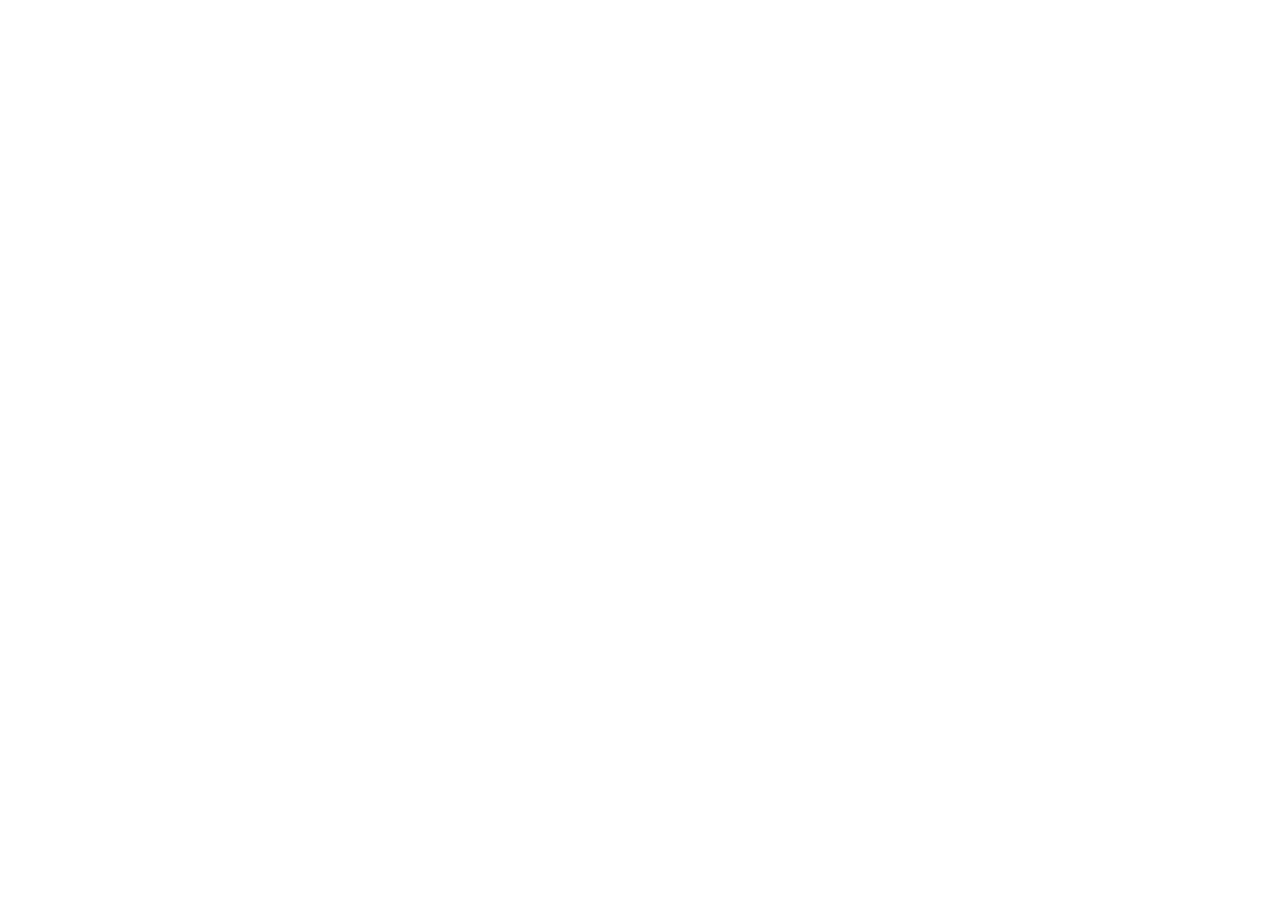
==== index.html @ 4e2bfecc "Change title to Japanese 'みんなのゲームラボランチャー'" ====
<!doctype html>
<html lang="en">
  <head>
    <meta charset="UTF-8" />
    <meta name="viewport" content="width=device-width, initial-scale=1.0" />
    <title>みんなのゲームラボランチャー</title>
  </head>
  <body>
    <div id="root"></div>
    <script type="module" src="/src/main.tsx"></script>
  </body>
</html>
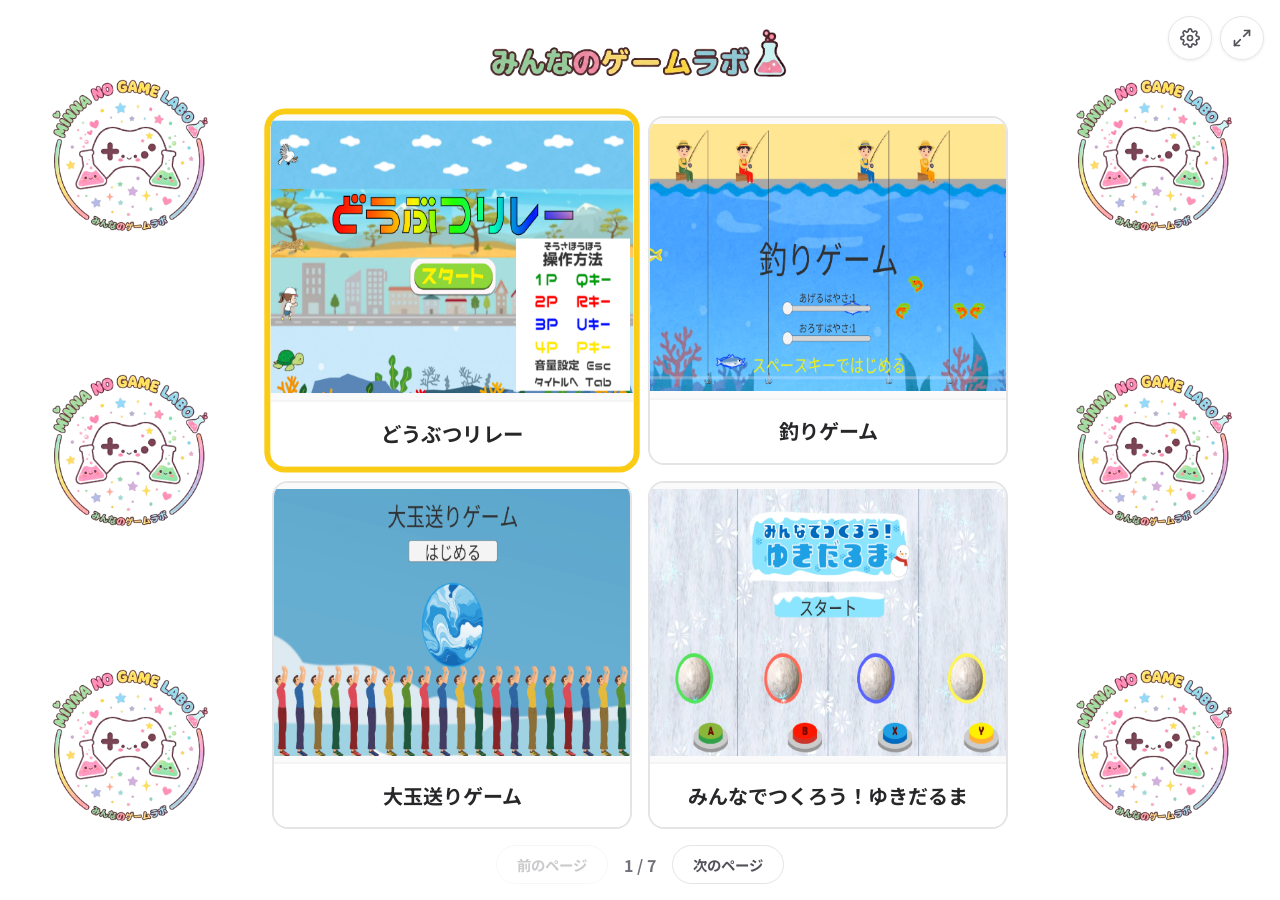
==== commit dbe03b68: "Add files via upload" ====
--- a/index.html
+++ b/index.html
@@ -1,13 +1,551 @@
-<!doctype html>
-<html lang="en">
-  <head>
-    <meta charset="UTF-8" />
-    <meta name="viewport" content="width=device-width, initial-scale=1.0" />
-    <title>みんなのゲームラボランチャー</title>
-  </head>
-  <body>
-    <div id="root"></div>
-    <script type="module" src="/src/main.tsx"></script>
-  </body>
-</html>
-
+<!DOCTYPE html>
+<html lang="ja"><head>
+  <meta charset="UTF-8">
+  <meta name="viewport" content="width=device-width, initial-scale=1.0">
+  <title>みんなのゲームラボ</title>
+  <meta name="description" content="子どもたちが楽しめる知育・ミニゲームランチャー">
+  <link rel="icon" type="image/png" href="logo.png">
+  <link rel="preconnect" href="https://fonts.googleapis.com">
+  <link rel="preconnect" href="https://fonts.gstatic.com" crossorigin="">
+  <link href="https://fonts.googleapis.com/css2?family=Inter:wght@400;500;600;700&amp;family=Noto+Sans+JP:wght@400;500;700;900&amp;display=swap" rel="stylesheet">
+  <style>
+    *, *::before, *::after { margin: 0; padding: 0; box-sizing: border-box; }
+    html, body {
+      width: 100%; height: 100%; overflow: hidden;
+      font-family: 'Noto Sans JP', 'Inter', sans-serif;
+      background: #fafafa; color: #27272a;
+      -webkit-font-smoothing: antialiased;
+    }
+    .app-container {
+      display: flex; flex-direction: column;
+      width: 100vw; height: 100vh; overflow: hidden;
+      background: #fff; position: relative;
+    }
+    /* Top Buttons */
+    .top-buttons { position: fixed; top: 16px; right: 16px; z-index: 50; display: flex; gap: 8px; }
+    .icon-btn {
+      width: 44px; height: 44px; border-radius: 50%;
+      border: 1px solid #e4e4e7; background: rgba(255,255,255,0.9);
+      backdrop-filter: blur(8px); display: flex; align-items: center; justify-content: center;
+      cursor: pointer; color: #52525b; transition: all 0.2s ease;
+      box-shadow: 0 1px 3px rgba(0,0,0,0.08);
+    }
+    .icon-btn:hover { color: #18181b; background: #f4f4f5; transform: scale(1.05); }
+    .icon-btn.active { background: #facc15; border-color: #facc15; color: #18181b; }
+    .icon-btn svg { width: 20px; height: 20px; }
+    /* Content */
+    .content-area { flex: 1; display: flex; overflow: hidden; min-height: 0; }
+    .side-decoration {
+      display: none; flex-direction: column; width: 200px; flex-shrink: 0;
+      align-items: center; justify-content: space-evenly; padding: 16px; gap: 16px;
+    }
+    .side-decoration img { flex: 1; min-height: 0; width: 75%; object-fit: contain; filter: saturate(1.5); opacity: 0.9; }
+    @media (min-width: 1024px) { .side-decoration { display: flex; } }
+    @media (min-width: 1280px) { .side-decoration { width: 256px; } }
+    .main-content {
+      flex: 1; max-width: 1280px; width: 100%; margin: 0 auto;
+      padding: 8px; display: flex; flex-direction: column; min-height: 0;
+    }
+    @media (min-width: 768px) { .main-content { padding: 16px; } }
+    .header { flex-shrink: 0; margin-bottom: 12px; text-align: center; display: flex; justify-content: center; }
+    .header img { height: 40px; object-fit: contain; }
+    @media (min-width: 768px) { .header { margin-bottom: 20px; } .header img { height: 64px; } }
+    @media (min-width: 1024px) { .header img { height: 80px; } }
+    /* Game Grid */
+    .game-grid { flex: 1; min-height: 0; display: grid; grid-template-columns: 1fr 1fr; grid-template-rows: 1fr 1fr; gap: 8px; }
+    @media (min-width: 768px) { .game-grid { gap: 16px; } }
+    .game-card {
+      background: #fff; border-radius: 16px; border: 2px solid #e4e4e7;
+      display: flex; flex-direction: column; cursor: pointer; overflow: hidden;
+      transition: all 0.25s cubic-bezier(0.4,0,0.2,1); position: relative;
+    }
+    .game-card:hover { box-shadow: 0 8px 25px rgba(0,0,0,0.1); border-color: #c7d2fe; }
+    .game-card.focused { border-color: #facc15; box-shadow: 0 0 0 4px #facc15; transform: scale(1.02); z-index: 10; }
+    .game-card-thumbnail {
+      width: 100%; flex: 1; min-height: 0; display: flex;
+      align-items: center; justify-content: center;
+      background: #fafafa; border-bottom: 1px solid #f4f4f5; overflow: hidden;
+    }
+    .game-card-thumbnail img { width: 100%; height: 100%; object-fit: contain; }
+    .game-card-thumbnail .emoji-fallback { font-size: 3rem; }
+    @media (min-width: 768px) { .game-card-thumbnail .emoji-fallback { font-size: 4.5rem; } }
+    .game-card-title {
+      height: 48px; padding: 8px; flex-shrink: 0; display: flex;
+      align-items: center; justify-content: center; background: #fff; border-top: 1px solid #f4f4f5;
+    }
+    @media (min-width: 640px) { .game-card-title { height: 56px; } }
+    @media (min-width: 768px) { .game-card-title { height: 64px; padding: 8px 16px; } }
+    .game-card-title h2 {
+      font-size: 0.875rem; font-weight: 700; text-align: center; margin: 0; line-height: 1.3;
+      display: -webkit-box; -webkit-line-clamp: 2; -webkit-box-orient: vertical; overflow: hidden;
+    }
+    @media (min-width: 640px) { .game-card-title h2 { font-size: 1rem; } }
+    @media (min-width: 768px) { .game-card-title h2 { font-size: 1.25rem; } }
+    .pagination {
+      margin-top: 16px; display: flex; align-items: center; justify-content: center;
+      gap: 16px; flex-shrink: 0;
+    }
+    .pagination button {
+      padding: 8px 20px; background: #fff; border: 1px solid #e4e4e7;
+      border-radius: 9999px; color: #52525b; font-weight: 700; font-size: 0.9rem;
+      cursor: pointer; transition: all 0.2s ease; font-family: inherit;
+    }
+    .pagination button:hover:not(:disabled) { background: #fafafa; }
+    .pagination button:disabled { opacity: 0.3; cursor: not-allowed; }
+    .pagination .page-info { color: #71717a; font-weight: 700; }
+
+    /* ===== Edit Mode ===== */
+    .edit-overlay {
+      position: absolute; top: 0; right: 0; display: none;
+      gap: 2px; padding: 4px; z-index: 20;
+    }
+    .edit-mode .edit-overlay { display: flex; }
+    .edit-btn {
+      width: 32px; height: 32px; border-radius: 8px; border: none;
+      display: flex; align-items: center; justify-content: center;
+      cursor: pointer; font-size: 14px; transition: all 0.15s ease;
+      color: #fff; box-shadow: 0 1px 3px rgba(0,0,0,0.2);
+    }
+    .edit-btn.move-up, .edit-btn.move-down { background: #6366f1; }
+    .edit-btn.edit { background: #22c55e; }
+    .edit-btn.delete { background: #ef4444; }
+    .edit-btn:hover { transform: scale(1.15); }
+    .edit-mode .game-card { cursor: default; }
+    .edit-mode .game-card:hover { border-color: #a5b4fc; }
+    .edit-mode .game-card.focused { border-color: #e4e4e7; box-shadow: none; transform: none; }
+
+    /* Add Card */
+    .add-card {
+      background: #fafafa; border: 3px dashed #d4d4d8; border-radius: 16px;
+      display: none; flex-direction: column; align-items: center; justify-content: center;
+      cursor: pointer; transition: all 0.2s ease; gap: 8px; color: #a1a1aa;
+    }
+    .edit-mode .add-card { display: flex; }
+    .add-card:hover { border-color: #6366f1; color: #6366f1; background: #eef2ff; }
+    .add-card .add-icon { font-size: 3rem; line-height: 1; }
+    .add-card .add-text { font-size: 1rem; font-weight: 700; }
+
+    /* Modal */
+    .modal-backdrop {
+      display: none; position: fixed; top: 0; left: 0; width: 100%; height: 100%;
+      background: rgba(0,0,0,0.5); z-index: 100; align-items: center; justify-content: center;
+      backdrop-filter: blur(4px);
+    }
+    .modal-backdrop.open { display: flex; }
+    .modal {
+      background: #fff; border-radius: 20px; padding: 32px;
+      width: 90%; max-width: 480px; box-shadow: 0 25px 50px rgba(0,0,0,0.2);
+      animation: modalIn 0.25s ease;
+    }
+    @keyframes modalIn { from { opacity: 0; transform: scale(0.95) translateY(10px); } to { opacity: 1; transform: scale(1) translateY(0); } }
+    .modal h3 { font-size: 1.3rem; font-weight: 900; margin-bottom: 24px; text-align: center; }
+    .modal label { display: block; font-size: 0.85rem; font-weight: 700; color: #52525b; margin-bottom: 4px; }
+    .modal input {
+      width: 100%; padding: 10px 14px; border: 2px solid #e4e4e7; border-radius: 12px;
+      font-size: 1rem; font-family: inherit; margin-bottom: 16px; transition: border-color 0.2s;
+    }
+    .modal input:focus { outline: none; border-color: #6366f1; }
+    .modal-buttons { display: flex; gap: 12px; margin-top: 8px; }
+    .modal-buttons button {
+      flex: 1; padding: 12px; border: none; border-radius: 12px;
+      font-size: 1rem; font-weight: 700; cursor: pointer; font-family: inherit;
+      transition: all 0.2s ease;
+    }
+    .btn-save { background: #6366f1; color: #fff; }
+    .btn-save:hover { background: #4f46e5; }
+    .btn-cancel { background: #f4f4f5; color: #52525b; }
+    .btn-cancel:hover { background: #e4e4e7; }
+
+    /* Edit mode bottom bar */
+    .edit-bar {
+      display: none; justify-content: center; gap: 12px; padding: 8px; flex-shrink: 0;
+    }
+    .edit-mode .edit-bar { display: flex; }
+    .edit-bar-btn {
+      padding: 8px 20px; border-radius: 9999px; font-size: 0.85rem; font-weight: 700;
+      cursor: pointer; font-family: inherit; transition: all 0.2s; border: 2px solid;
+    }
+    .save-html-btn { background: #6366f1; color: #fff; border-color: #6366f1; }
+    .save-html-btn:hover { background: #4f46e5; border-color: #4f46e5; }
+    .reset-btn { background: #fff; color: #ef4444; border-color: #fca5a5; }
+    .reset-btn:hover { background: #fef2f2; }
+  </style>
+</head>
+<body>
+  <div class="app-container" id="app">
+    <div class="top-buttons">
+      <button class="icon-btn" id="edit-btn" title="編集モード">
+        <svg viewBox="0 0 24 24" fill="none" stroke="currentColor" stroke-width="2" stroke-linecap="round" stroke-linejoin="round">
+          <circle cx="12" cy="12" r="3"></circle><path d="M19.4 15a1.65 1.65 0 0 0 .33 1.82l.06.06a2 2 0 1 1-2.83 2.83l-.06-.06a1.65 1.65 0 0 0-1.82-.33 1.65 1.65 0 0 0-1 1.51V21a2 2 0 0 1-4 0v-.09A1.65 1.65 0 0 0 9 19.4a1.65 1.65 0 0 0-1.82.33l-.06.06a2 2 0 1 1-2.83-2.83l.06-.06A1.65 1.65 0 0 0 4.68 15a1.65 1.65 0 0 0-1.51-1H3a2 2 0 0 1 0-4h.09A1.65 1.65 0 0 0 4.6 9a1.65 1.65 0 0 0-.33-1.82l-.06-.06a2 2 0 1 1 2.83-2.83l.06.06A1.65 1.65 0 0 0 9 4.68a1.65 1.65 0 0 0 1-1.51V3a2 2 0 0 1 4 0v.09a1.65 1.65 0 0 0 1 1.51 1.65 1.65 0 0 0 1.82-.33l.06-.06a2 2 0 1 1 2.83 2.83l-.06.06A1.65 1.65 0 0 0 19.4 9a1.65 1.65 0 0 0 1.51 1H21a2 2 0 0 1 0 4h-.09a1.65 1.65 0 0 0-1.51 1z"></path>
+        </svg>
+      </button>
+      <button class="icon-btn" id="fullscreen-btn" title="全画面表示">
+        <svg viewBox="0 0 24 24" fill="none" stroke="currentColor" stroke-width="2" stroke-linecap="round" stroke-linejoin="round">
+          <polyline points="15 3 21 3 21 9"></polyline><polyline points="9 21 3 21 3 15"></polyline>
+          <line x1="21" y1="3" x2="14" y2="10"></line><line x1="3" y1="21" x2="10" y2="14"></line>
+        </svg>
+      </button>
+    </div>
+
+    <div class="content-area">
+      <div class="side-decoration">
+        <img src="logo.png" alt=""><img src="logo.png" alt=""><img src="logo.png" alt="">
+      </div>
+      <main class="main-content">
+        <div class="header"><img src="MinnaGame.png" alt="みんなのゲームラボ"></div>
+        <div class="game-grid" id="game-grid"></div>
+        <div class="pagination">
+          <button id="prev-btn">前のページ</button>
+          <span class="page-info" id="page-info"></span>
+          <button id="next-btn">次のページ</button>
+        </div>
+        <div class="edit-bar">
+          <button class="edit-bar-btn save-html-btn" id="save-html-btn">💾 HTMLを保存</button>
+          <button class="edit-bar-btn reset-btn" id="reset-btn">🔄 初期状態にリセット</button>
+        </div>
+      </main>
+      <div class="side-decoration">
+        <img src="logo.png" alt=""><img src="logo.png" alt=""><img src="logo.png" alt="">
+      </div>
+    </div>
+  </div>
+
+  <!-- Edit Modal -->
+  <div class="modal-backdrop" id="modal">
+    <div class="modal">
+      <h3 id="modal-title">ゲームを編集</h3>
+      <label>タイトル</label>
+      <input type="text" id="inp-title" placeholder="ゲーム名">
+      <label>絵文字（サムネイルがない時に表示）</label>
+      <input type="text" id="inp-emoji" placeholder="🎮">
+      <label>サムネイル画像ファイル名（省略可）</label>
+      <input type="text" id="inp-thumbnail" placeholder="例: game-thumb.png">
+      <label>ゲームURL</label>
+      <input type="text" id="inp-url" placeholder="https://...">
+      <div class="modal-buttons">
+        <button class="btn-cancel" id="btn-cancel">キャンセル</button>
+        <button class="btn-save" id="btn-save">保存</button>
+      </div>
+    </div>
+  </div>
+
+  <script>
+    // ===== Page Source (captured before DOM changes) =====
+    const _PAGE_SRC = '<!DOCTYPE html>\n' + document.documentElement.outerHTML;
+
+    // ===== Default Game Data =====
+    // __GAMES_START__
+    const DEFAULT_GAMES = [
+      { title: 'どうぶつリレー', emoji: '🏃', thumbnail: 'animal-relay-thumb.png', url: 'https://doubutsu-relay.minna-game.workers.dev/' },
+      { title: '釣りゲーム', emoji: '🎣', thumbnail: 'fishing-thumb.png', url: 'https://fish-game.minna-game.workers.dev/' },
+      { title: '大玉送りゲーム', emoji: '🏐', thumbnail: 'oodama-thumb.png', url: 'https://balloon-game.minna-game.workers.dev/' },
+      { title: 'みんなでつくろう！ゆきだるま', emoji: '⛄', thumbnail: 'snowman-thumb.png', url: 'https://snowman-game.minna-game.workers.dev/' },
+      { title: 'ハートキャッチゲーム', emoji: '💖', thumbnail: 'heart-thumb.png', url: 'https://heartcatch-game.minna-game.workers.dev/' },
+      { title: 'Sound Bom', emoji: '💣', thumbnail: 'sound-bom-thumb.png', url: 'https://sound-bom.minna-game.workers.dev/' },
+      { title: 'UFOシューター', emoji: '🛸', thumbnail: 'ufo-shooter-thumb.png', url: 'https://ufo-shooter.minna-game.workers.dev/' },
+      { title: '的あてゲーム', emoji: '🎯', thumbnail: 'target-thumb.png', url: 'https://scratch.mit.edu/projects/1120412739' },
+      { title: 'ゴミすいとりゲーム', emoji: '🧹', thumbnail: 'gomi-suitori-thumb.png', url: 'https://scratch.mit.edu/projects/1120414365' },
+      { title: 'チューチューバトル', emoji: '🐭', thumbnail: 'choo-choo-battle-thumb.png', url: 'https://scratch.mit.edu/projects/1062006325/' },
+      { title: 'つなひきゲーム', emoji: '🎌', thumbnail: 'tsunahiki-thumb.png', url: 'https://scratch.mit.edu/projects/1134388389' },
+      { title: '果物採取ゲーム', emoji: '🍎', thumbnail: 'fruit-picking-thumb.png', url: 'https://scratch.mit.edu/projects/1216104717' },
+      { title: 'ユニーズペイント', emoji: '🎨', thumbnail: 'yunis-paint-thumb.png', url: 'https://scratch.mit.edu/projects/1079948044/' },
+      { title: '早押しクイズ対決！', emoji: '💡', thumbnail: 'quiz-thumb.png', url: 'https://www.hirake55.com/ai/play/view.php?id=sub_69d45ae353893' },
+      { title: 'DRILL DIGGER 4', emoji: '⛏️', thumbnail: 'drill-digger-thumb.png', url: 'https://www.hirake55.com/ai/play/view.php?id=sub_69b21b137fc85' },
+      { title: '闇からの逃走', emoji: '💀', thumbnail: 'escape-thumb.png', url: 'https://www.hirake55.com/ai/play/view.php?id=sub_69c9419fb07ef' },
+      { title: 'ミニゲームパーティー', emoji: '🎮', thumbnail: 'minigame-party-thumb.png', url: 'https://minigame-party.minna-game.workers.dev/' },
+      { title: 'ぷにぷに肉球バトル', emoji: '🐾', thumbnail: 'punipuni-battle-thumb.png', url: 'https://glanzav8.github.io/punipuni-cat-game/index-cat.html' },
+      { title: 'にゃんこスマッシュ', emoji: '🐱', thumbnail: 'nyanko-smash-thumb.png', url: 'https://tsukasagr0221.github.io/nyanko/' },
+      { title: 'みんなで連打！ロケットチャレンジ🚀', emoji: '✈️', thumbnail: 'rocket-challenge-thumb.png', url: 'https://tsukasagr0221.github.io/rocket-challenge/' },
+      { title: '鯉のぼりバトル', emoji: '🎮', thumbnail: 'koinobori-battle-thumb.png', url: 'https://tsukasagr0221.github.io/koinobori_game/' },
+      { title: 'スプラッシュバトル', emoji: '🎮', thumbnail: 'splash-battle-thumb.png', url: 'https://splash-game.minna-game.workers.dev/' },
+      { title: 'ARENA CHARGE', emoji: '🎮', thumbnail: 'arena-charge-thumb.png', url: 'https://tsukasagr0221.github.io/Arena_Charge/' },
+      { title: '禅・ししおどし', emoji: '🎮', thumbnail: 'zen_sisiodosi-thumb.png', url: 'https://tsukasagr0221.github.io/Zen_Sisiodosi/' },
+      { title: 'ポイントルーレット', emoji: '🎮', thumbnail: 'point_roulette-thumb.png', url: 'https://tsukasagr0221.github.io/Point_Roulette/' },
+    ];
+    // __GAMES_END__
+
+    // ===== State =====
+    const STORAGE_KEY = 'minna-game-launcher';
+    let games = loadGames();
+    let focusedIndex = 0;
+    let currentRenderedPage = -1;
+    let editMode = false;
+    let editingIndex = -1;
+    const ITEMS_PER_PAGE = 4;
+
+    function loadGames() {
+      try {
+        const saved = localStorage.getItem(STORAGE_KEY);
+        if (saved) return JSON.parse(saved);
+      } catch (e) {}
+      return JSON.parse(JSON.stringify(DEFAULT_GAMES));
+    }
+    function saveGames() {
+      try { localStorage.setItem(STORAGE_KEY, JSON.stringify(games)); } catch (e) {}
+    }
+
+    // ===== Helpers =====
+    function getCurrentPage() { return Math.floor(focusedIndex / ITEMS_PER_PAGE); }
+    function getTotalPages() { return Math.ceil(games.length / ITEMS_PER_PAGE); }
+
+    // ===== Focus (CSS only) =====
+    function updateFocus() {
+      document.querySelectorAll('.game-card').forEach(card => {
+        const idx = parseInt(card.getAttribute('data-index'));
+        card.classList.toggle('focused', idx === focusedIndex);
+      });
+      updatePagination();
+    }
+
+    // ===== Render =====
+    let gridInitialized = false;
+    let cardCache = [];
+    let addCardCache = null;
+
+    function renderGrid() {
+      const page = getCurrentPage();
+      if (page === currentRenderedPage && !editMode && gridInitialized) { updateFocus(); return; }
+      currentRenderedPage = page;
+
+      const grid = document.getElementById('game-grid');
+
+      if (!gridInitialized) {
+        grid.innerHTML = '';
+        for (let i = 0; i < ITEMS_PER_PAGE; i++) {
+          const card = document.createElement('div');
+          card.className = 'game-card';
+          
+          const overlay = document.createElement('div');
+          overlay.className = 'edit-overlay';
+          overlay.innerHTML =
+            '<button class="edit-btn move-up" title="前へ">▲</button>' +
+            '<button class="edit-btn move-down" title="後ろへ">▼</button>' +
+            '<button class="edit-btn edit" title="編集">✏️</button>' +
+            '<button class="edit-btn delete" title="削除">✕</button>';
+          card.appendChild(overlay);
+
+          const thumbDiv = document.createElement('div');
+          thumbDiv.className = 'game-card-thumbnail';
+          const img = document.createElement('img');
+          const fallback = document.createElement('span');
+          fallback.className = 'emoji-fallback';
+          thumbDiv.appendChild(img);
+          thumbDiv.appendChild(fallback);
+          card.appendChild(thumbDiv);
+
+          const titleDiv = document.createElement('div');
+          titleDiv.className = 'game-card-title';
+          const h2 = document.createElement('h2');
+          titleDiv.appendChild(h2);
+          card.appendChild(titleDiv);
+          
+          grid.appendChild(card);
+          cardCache.push({ card, overlay, img, fallback, h2 });
+        }
+        addCardCache = document.createElement('div');
+        addCardCache.className = 'add-card';
+        addCardCache.innerHTML = '<span class="add-icon">＋</span><span class="add-text">ゲームを追加</span>';
+        addCardCache.onclick = () => openModal(-1);
+        grid.appendChild(addCardCache);
+        gridInitialized = true;
+      }
+
+      const pageStart = page * ITEMS_PER_PAGE;
+      for (let i = 0; i < ITEMS_PER_PAGE; i++) {
+        const gi = pageStart + i;
+        const game = games[gi];
+        const cache = cardCache[i];
+        
+        if (game) {
+          cache.card.style.display = 'flex';
+          cache.card.setAttribute('data-index', gi);
+          
+          // edit overlay events
+          cache.overlay.querySelector('.move-up').onclick = (e) => { e.stopPropagation(); moveGame(gi, -1); };
+          cache.overlay.querySelector('.move-down').onclick = (e) => { e.stopPropagation(); moveGame(gi, 1); };
+          cache.overlay.querySelector('.edit').onclick = (e) => { e.stopPropagation(); openModal(gi); };
+          cache.overlay.querySelector('.delete').onclick = (e) => { e.stopPropagation(); deleteGame(gi); };
+          
+          // thumbnail
+          if (game.thumbnail) {
+            if (cache.img.getAttribute('src') !== game.thumbnail) {
+              cache.img.src = game.thumbnail;
+            }
+            cache.img.alt = game.title;
+            cache.img.style.display = 'block';
+            cache.fallback.style.display = 'none';
+            cache.img.onerror = function () {
+              this.style.display = 'none';
+              cache.fallback.style.display = 'block';
+              cache.fallback.textContent = game.emoji;
+            };
+          } else {
+            cache.img.style.display = 'none';
+            cache.fallback.style.display = 'block';
+            cache.fallback.textContent = game.emoji || '🎮';
+          }
+          
+          // title
+          cache.h2.textContent = game.title;
+          
+          // events
+          cache.card.onclick = () => { if (!editMode) { focusedIndex = gi; window.location.href = game.url; } };
+          cache.card.onmouseenter = () => { if (!editMode) { focusedIndex = gi; updateFocus(); } };
+        } else {
+          cache.card.style.display = 'none';
+        }
+      }
+
+      updateFocus();
+      updatePagination();
+    }
+
+    function updatePagination() {
+      const cur = getCurrentPage() + 1;
+      const tot = getTotalPages() || 1;
+      document.getElementById('page-info').textContent = cur + ' / ' + tot;
+      document.getElementById('prev-btn').disabled = cur <= 1;
+      document.getElementById('next-btn').disabled = cur >= tot;
+    }
+
+    // ===== Navigation =====
+    document.getElementById('prev-btn').onclick = () => {
+      focusedIndex = Math.max(0, getCurrentPage() * ITEMS_PER_PAGE - ITEMS_PER_PAGE);
+      currentRenderedPage = -1; renderGrid();
+    };
+    document.getElementById('next-btn').onclick = () => {
+      focusedIndex = Math.min(games.length - 1, getCurrentPage() * ITEMS_PER_PAGE + ITEMS_PER_PAGE);
+      currentRenderedPage = -1; renderGrid();
+    };
+
+    // ===== Edit Mode =====
+    document.getElementById('edit-btn').addEventListener('click', () => {
+      editMode = !editMode;
+      document.getElementById('app').classList.toggle('edit-mode', editMode);
+      document.getElementById('edit-btn').classList.toggle('active', editMode);
+      currentRenderedPage = -1;
+      renderGrid();
+    });
+
+    function moveGame(index, dir) {
+      const newIdx = index + dir;
+      if (newIdx < 0 || newIdx >= games.length) return;
+      [games[index], games[newIdx]] = [games[newIdx], games[index]];
+      focusedIndex = newIdx;
+      saveGames(); currentRenderedPage = -1; renderGrid();
+    }
+
+    function deleteGame(index) {
+      if (!confirm('「' + games[index].title + '」を削除しますか？')) return;
+      games.splice(index, 1);
+      if (focusedIndex >= games.length) focusedIndex = Math.max(0, games.length - 1);
+      saveGames(); currentRenderedPage = -1; renderGrid();
+    }
+
+    // ===== Modal =====
+    function openModal(index) {
+      editingIndex = index;
+      const m = document.getElementById('modal');
+      document.getElementById('modal-title').textContent = index === -1 ? 'ゲームを追加' : 'ゲームを編集';
+      const g = index === -1 ? { title: '', emoji: '🎮', thumbnail: '', url: '' } : games[index];
+      document.getElementById('inp-title').value = g.title;
+      document.getElementById('inp-emoji').value = g.emoji;
+      document.getElementById('inp-thumbnail').value = g.thumbnail || '';
+      document.getElementById('inp-url').value = g.url;
+      m.classList.add('open');
+      document.getElementById('inp-title').focus();
+    }
+
+    document.getElementById('btn-cancel').onclick = () => document.getElementById('modal').classList.remove('open');
+    document.getElementById('btn-save').onclick = () => {
+      const t = document.getElementById('inp-title').value.trim();
+      const u = document.getElementById('inp-url').value.trim();
+      if (!t) { alert('タイトルを入力してください'); return; }
+      if (!u) { alert('URLを入力してください'); return; }
+      const data = {
+        title: t,
+        emoji: document.getElementById('inp-emoji').value.trim() || '🎮',
+        thumbnail: document.getElementById('inp-thumbnail').value.trim() || '',
+        url: u,
+      };
+      if (editingIndex === -1) {
+        games.push(data);
+        focusedIndex = games.length - 1;
+      } else {
+        games[editingIndex] = data;
+      }
+      saveGames();
+      document.getElementById('modal').classList.remove('open');
+      currentRenderedPage = -1; renderGrid();
+    };
+    // Close modal on backdrop click
+    document.getElementById('modal').addEventListener('click', (e) => {
+      if (e.target === document.getElementById('modal')) document.getElementById('modal').classList.remove('open');
+    });
+
+    // ===== Reset =====
+    document.getElementById('reset-btn').onclick = () => {
+      if (!confirm('すべてのゲームを初期状態に戻しますか？')) return;
+      games = JSON.parse(JSON.stringify(DEFAULT_GAMES));
+      focusedIndex = 0;
+      saveGames(); currentRenderedPage = -1; renderGrid();
+    };
+
+    // ===== Fullscreen =====
+    document.getElementById('fullscreen-btn').addEventListener('click', () => {
+      if (!document.fullscreenElement) {
+        document.documentElement.requestFullscreen().catch(() => {});
+      } else {
+        document.exitFullscreen();
+      }
+    });
+
+    // ===== Keyboard =====
+    window.addEventListener('keydown', (e) => {
+      if (document.getElementById('modal').classList.contains('open')) return;
+      if (editMode) return;
+      if (['ArrowUp', 'ArrowDown', 'ArrowLeft', 'ArrowRight', ' '].includes(e.key)) e.preventDefault();
+      if (e.key === ' ') { window.location.href = games[focusedIndex].url; return; }
+      let next = focusedIndex;
+      const cols = 2;
+      switch (e.key) {
+        case 'ArrowRight': next = focusedIndex + 1; break;
+        case 'ArrowLeft': next = focusedIndex - 1; break;
+        case 'ArrowDown': next = focusedIndex + cols; break;
+        case 'ArrowUp': next = focusedIndex - cols; break;
+        default: return;
+      }
+      if (next >= 0 && next < games.length) { focusedIndex = next; renderGrid(); }
+    });
+
+    // ===== Save as HTML =====
+    document.getElementById('save-html-btn').onclick = () => {
+      // Build new DEFAULT_GAMES lines
+      const lines = games.map(g => {
+        const t = g.title.replace(/'/g, "\\'");
+        const e = g.emoji.replace(/'/g, "\\'");
+        const th = (g.thumbnail || '').replace(/'/g, "\\'");
+        const u = g.url.replace(/'/g, "\\'");
+        return "      { title: '" + t + "', emoji: '" + e + "', thumbnail: '" + th + "', url: '" + u + "' },";
+      });
+      const newBlock = '// __GAMES_START__\n    const DEFAULT_GAMES = [\n' + lines.join('\n') + '\n    ];\n    // __GAMES_END__';
+      // Replace in source
+      const newHTML = _PAGE_SRC.replace(
+        /\/\/ __GAMES_START__[\s\S]*?\/\/ __GAMES_END__/,
+        newBlock
+      );
+      // Download
+      const blob = new Blob([newHTML], { type: 'text/html; charset=utf-8' });
+      const a = document.createElement('a');
+      a.href = URL.createObjectURL(blob);
+      a.download = 'index.html';
+      a.click();
+      URL.revokeObjectURL(a.href);
+      // Clear localStorage so next open uses the new defaults
+      try { localStorage.removeItem(STORAGE_KEY); } catch(e) {}
+      alert('保存しました！\nダウンロードされた index.html をGitHubにアップロードすれば全端末に反映されます。');
+    };
+
+    // ===== Init =====
+    renderGrid();
+  </script></body></html>
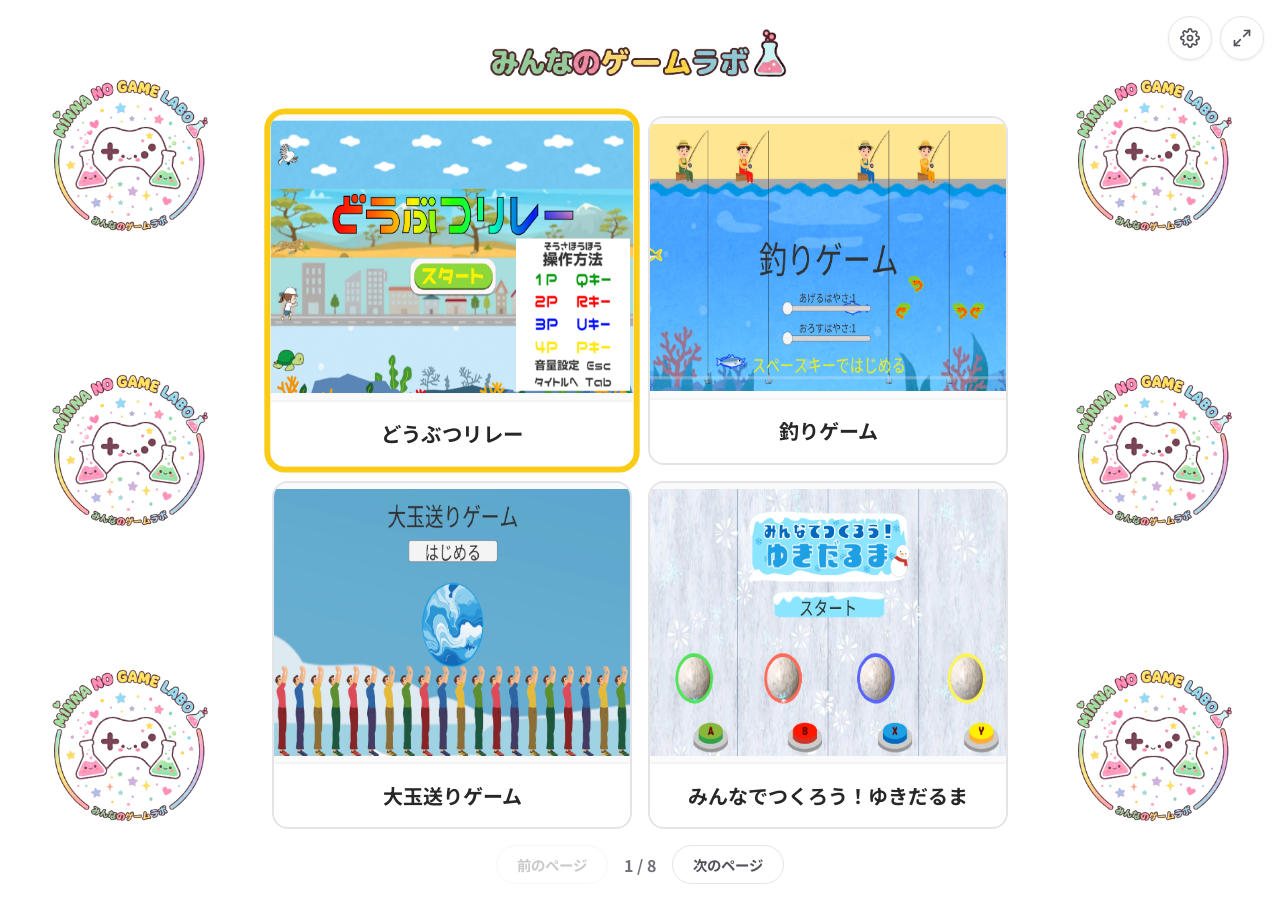
==== commit a2330a24: "Add files via upload" ====
--- a/index.html
+++ b/index.html
@@ -236,14 +236,14 @@
     // ===== Default Game Data =====
     // __GAMES_START__
     const DEFAULT_GAMES = [
-      { title: 'どうぶつリレー', emoji: '🏃', thumbnail: 'animal-relay-thumb.png', url: 'https://doubutsu-relay.minna-game.workers.dev/' },
-      { title: '釣りゲーム', emoji: '🎣', thumbnail: 'fishing-thumb.png', url: 'https://fish-game.minna-game.workers.dev/' },
-      { title: '大玉送りゲーム', emoji: '🏐', thumbnail: 'oodama-thumb.png', url: 'https://balloon-game.minna-game.workers.dev/' },
-      { title: 'みんなでつくろう！ゆきだるま', emoji: '⛄', thumbnail: 'snowman-thumb.png', url: 'https://snowman-game.minna-game.workers.dev/' },
-      { title: 'ハートキャッチゲーム', emoji: '💖', thumbnail: 'heart-thumb.png', url: 'https://heartcatch-game.minna-game.workers.dev/' },
-      { title: 'Sound Bom', emoji: '💣', thumbnail: 'sound-bom-thumb.png', url: 'https://sound-bom.minna-game.workers.dev/' },
-      { title: 'UFOシューター', emoji: '🛸', thumbnail: 'ufo-shooter-thumb.png', url: 'https://ufo-shooter.minna-game.workers.dev/' },
-      { title: '的あてゲーム', emoji: '🎯', thumbnail: 'target-thumb.png', url: 'https://scratch.mit.edu/projects/1120412739' },
+      { title: 'どうぶつリレー', emoji: '🏃', thumbnail: 'animal-relay-thumb.png', url: 'https://doubutsu-relay.minna-game.workers.dev/?v=20260819' },
+      { title: '釣りゲーム', emoji: '🎣', thumbnail: 'fishing-thumb.png', url: 'https://fish-game.minna-game.workers.dev/?v=20260819' },
+      { title: '大玉送りゲーム', emoji: '🏐', thumbnail: 'oodama-thumb.png', url: 'https://balloon-game.minna-game.workers.dev/?v=20260819' },
+      { title: 'みんなでつくろう！ゆきだるま', emoji: '⛄', thumbnail: 'snowman-thumb.png', url: 'https://snowman-game.minna-game.workers.dev/?v=20260819' },
+      { title: 'ハートキャッチゲーム', emoji: '💖', thumbnail: 'heart-thumb.png', url: 'https://heartcatch-game.minna-game.workers.dev/?v=20260819' },
+      { title: 'Sound Bom', emoji: '💣', thumbnail: 'sound-bom-thumb.png', url: 'https://sound-bom.minna-game.workers.dev/?v=20260819' },
+      { title: 'UFOシューター', emoji: '🛸', thumbnail: 'ufo-shooter-thumb.png', url: 'https://ufo-shooter.minna-game.workers.dev/?v=20260819' },
+      { title: '的あてゲーム', emoji: '🎯', thumbnail: 'target-thumb.png', url: 'https://www.hirake55.com/ai/play/view.php?id=sub_6a81c9998e8d8' },
       { title: 'ゴミすいとりゲーム', emoji: '🧹', thumbnail: 'gomi-suitori-thumb.png', url: 'https://scratch.mit.edu/projects/1120414365' },
       { title: 'チューチューバトル', emoji: '🐭', thumbnail: 'choo-choo-battle-thumb.png', url: 'https://scratch.mit.edu/projects/1062006325/' },
       { title: 'つなひきゲーム', emoji: '🎌', thumbnail: 'tsunahiki-thumb.png', url: 'https://scratch.mit.edu/projects/1134388389' },
@@ -261,6 +261,11 @@
       { title: 'ARENA CHARGE', emoji: '🎮', thumbnail: 'arena-charge-thumb.png', url: 'https://tsukasagr0221.github.io/Arena_Charge/' },
       { title: '禅・ししおどし', emoji: '🎮', thumbnail: 'zen_sisiodosi-thumb.png', url: 'https://tsukasagr0221.github.io/Zen_Sisiodosi/' },
       { title: 'ポイントルーレット', emoji: '🎮', thumbnail: 'point_roulette-thumb.png', url: 'https://tsukasagr0221.github.io/Point_Roulette/' },
+      { title: 'チキンレース', emoji: '🎮', thumbnail: 'chicken-race-thumb.png', url: 'https://tsukasagr0221.github.io/chicken-race/' },
+      { title: 'We Got Swallowed！', emoji: '🎮', thumbnail: 'we-got-swallowed-thumb.png', url: 'https://we-got-swallowed.minna-game.workers.dev/' },
+      { title: 'ゴー！！カート', emoji: '🎮', thumbnail: 'go-cart-thumb.png', url: 'https://go-cart-game.minna-game.workers.dev/' },
+      { title: '2vs2 スマッシュ・ポン！', emoji: '🎮', thumbnail: '2vs2-smash-pong-thumb.png', url: 'https://tsukasagr0221.github.io/2vs2_smash_pong/' },
+      { title: 'こそこそ芋虫', emoji: '🎮', thumbnail: 'koso-koso-imomushi-thumb.png', url: 'https://www.hirake55.com/ai/play/view.php?id=sub_6a682d0b81a96' },
     ];
     // __GAMES_END__
 
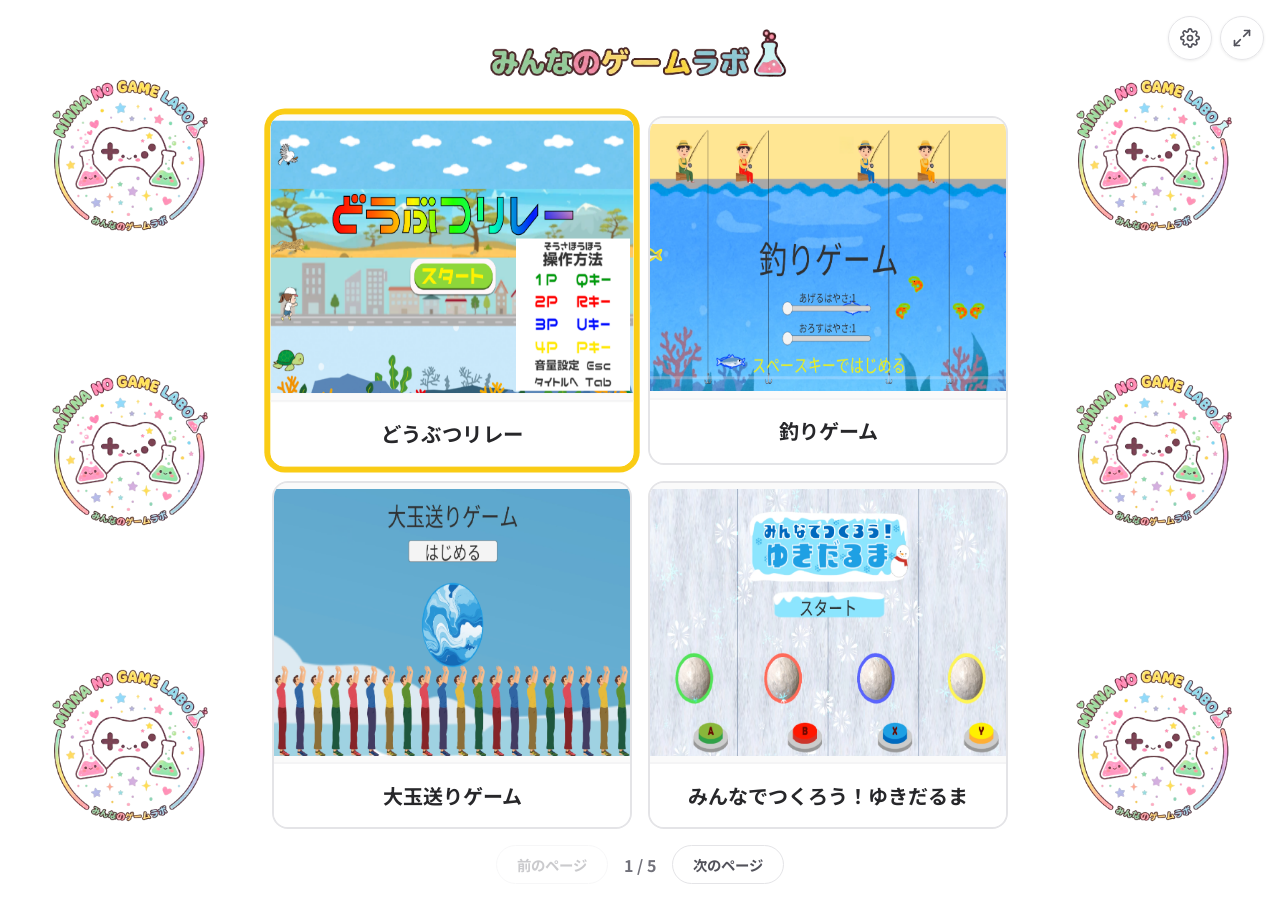
==== commit 0797a369: "Add files via upload" ====
--- a/index.html
+++ b/index.html
@@ -236,36 +236,26 @@
     // ===== Default Game Data =====
     // __GAMES_START__
     const DEFAULT_GAMES = [
-      { title: 'どうぶつリレー', emoji: '🏃', thumbnail: 'animal-relay-thumb.png', url: 'https://doubutsu-relay.minna-game.workers.dev/?v=20260819' },
-      { title: '釣りゲーム', emoji: '🎣', thumbnail: 'fishing-thumb.png', url: 'https://fish-game.minna-game.workers.dev/?v=20260819' },
-      { title: '大玉送りゲーム', emoji: '🏐', thumbnail: 'oodama-thumb.png', url: 'https://balloon-game.minna-game.workers.dev/?v=20260819' },
-      { title: 'みんなでつくろう！ゆきだるま', emoji: '⛄', thumbnail: 'snowman-thumb.png', url: 'https://snowman-game.minna-game.workers.dev/?v=20260819' },
-      { title: 'ハートキャッチゲーム', emoji: '💖', thumbnail: 'heart-thumb.png', url: 'https://heartcatch-game.minna-game.workers.dev/?v=20260819' },
-      { title: 'Sound Bom', emoji: '💣', thumbnail: 'sound-bom-thumb.png', url: 'https://sound-bom.minna-game.workers.dev/?v=20260819' },
-      { title: 'UFOシューター', emoji: '🛸', thumbnail: 'ufo-shooter-thumb.png', url: 'https://ufo-shooter.minna-game.workers.dev/?v=20260819' },
-      { title: '的あてゲーム', emoji: '🎯', thumbnail: 'target-thumb.png', url: 'https://www.hirake55.com/ai/play/view.php?id=sub_6a81c9998e8d8' },
-      { title: 'ゴミすいとりゲーム', emoji: '🧹', thumbnail: 'gomi-suitori-thumb.png', url: 'https://scratch.mit.edu/projects/1120414365' },
-      { title: 'チューチューバトル', emoji: '🐭', thumbnail: 'choo-choo-battle-thumb.png', url: 'https://scratch.mit.edu/projects/1062006325/' },
-      { title: 'つなひきゲーム', emoji: '🎌', thumbnail: 'tsunahiki-thumb.png', url: 'https://scratch.mit.edu/projects/1134388389' },
-      { title: '果物採取ゲーム', emoji: '🍎', thumbnail: 'fruit-picking-thumb.png', url: 'https://scratch.mit.edu/projects/1216104717' },
-      { title: 'ユニーズペイント', emoji: '🎨', thumbnail: 'yunis-paint-thumb.png', url: 'https://scratch.mit.edu/projects/1079948044/' },
-      { title: '早押しクイズ対決！', emoji: '💡', thumbnail: 'quiz-thumb.png', url: 'https://www.hirake55.com/ai/play/view.php?id=sub_69d45ae353893' },
-      { title: 'DRILL DIGGER 4', emoji: '⛏️', thumbnail: 'drill-digger-thumb.png', url: 'https://www.hirake55.com/ai/play/view.php?id=sub_69b21b137fc85' },
-      { title: '闇からの逃走', emoji: '💀', thumbnail: 'escape-thumb.png', url: 'https://www.hirake55.com/ai/play/view.php?id=sub_69c9419fb07ef' },
-      { title: 'ミニゲームパーティー', emoji: '🎮', thumbnail: 'minigame-party-thumb.png', url: 'https://minigame-party.minna-game.workers.dev/' },
-      { title: 'ぷにぷに肉球バトル', emoji: '🐾', thumbnail: 'punipuni-battle-thumb.png', url: 'https://glanzav8.github.io/punipuni-cat-game/index-cat.html' },
-      { title: 'にゃんこスマッシュ', emoji: '🐱', thumbnail: 'nyanko-smash-thumb.png', url: 'https://tsukasagr0221.github.io/nyanko/' },
+      { title: 'どうぶつリレー', emoji: '🏃', thumbnail: 'animal-relay-thumb.png', url: 'https://doubutsu-relay-game.minna-game.workers.dev/' },
+      { title: '釣りゲーム', emoji: '🎣', thumbnail: 'fishing-thumb.png', url: 'https://fishing-game.minna-game.workers.dev/' },
+      { title: '大玉送りゲーム', emoji: '🏐', thumbnail: 'oodama-thumb.png', url: 'https://balloon-carry-game.minna-game.workers.dev/' },
+      { title: 'みんなでつくろう！ゆきだるま', emoji: '⛄', thumbnail: 'snowman-thumb.png', url: 'https://yukidaruma-game.minna-game.workers.dev/' },
+      { title: 'Sound Bom', emoji: '💣', thumbnail: 'sound-bom-thumb.png', url: 'https://sound-bom-game.minna-game.workers.dev/' },
+      { title: 'UFOシューター', emoji: '🛸', thumbnail: 'ufo-shooter-thumb.png', url: 'https://ufo-shooter-game.minna-game.workers.dev/' },
+      { title: '的あてゲーム', emoji: '🎯', thumbnail: 'target-thumb.png', url: 'https://tsukasagr0221.github.io/html_games/matoate_ai.html' },
+      { title: 'ハートキャッチゲーム', emoji: '🎮', thumbnail: 'heart-thumb.png', url: 'https://heart-catch-game.minna-game.workers.dev/' },
+      { title: 'ゴミすいとりゲーム', emoji: '🎮', thumbnail: 'gomi-suitori-thumb.png', url: 'https://tsukasagr0221.github.io/html_games/%E3%82%B4%E3%83%9F%E5%90%B8%E3%81%84%E5%8F%96%E3%82%8A%E3%82%B2%E3%83%BC%E3%83%A0.html' },
+      { title: 'チューチューバトル', emoji: '🎮', thumbnail: 'choo-choo-battle-thumb.png', url: 'https://tsukasagr0221.github.io/html_games/%E3%83%81%E3%83%A5%E3%83%BC%E3%83%81%E3%83%A5%E3%83%BC%E3%83%90%E3%83%88%E3%83%AB.html' },
+      { title: 'スプラッシュバトル', emoji: '🎮', thumbnail: 'splash-battle-thumb.png', url: 'https://furifuri-juice-game.minna-game.workers.dev/' },
+      { title: 'ぷにぷに肉球バトル', emoji: '🐾', thumbnail: 'punipuni-battle-thumb.png', url: 'https://tsukasagr0221.github.io/html_games/punipuni.html' },
+      { title: '早押しクイズ対決！', emoji: '💡', thumbnail: 'quiz-thumb.png', url: 'https://tsukasagr0221.github.io/html_games/hayaosi.html' },
       { title: 'みんなで連打！ロケットチャレンジ🚀', emoji: '✈️', thumbnail: 'rocket-challenge-thumb.png', url: 'https://tsukasagr0221.github.io/rocket-challenge/' },
       { title: '鯉のぼりバトル', emoji: '🎮', thumbnail: 'koinobori-battle-thumb.png', url: 'https://tsukasagr0221.github.io/koinobori_game/' },
-      { title: 'スプラッシュバトル', emoji: '🎮', thumbnail: 'splash-battle-thumb.png', url: 'https://splash-game.minna-game.workers.dev/' },
-      { title: 'ARENA CHARGE', emoji: '🎮', thumbnail: 'arena-charge-thumb.png', url: 'https://tsukasagr0221.github.io/Arena_Charge/' },
-      { title: '禅・ししおどし', emoji: '🎮', thumbnail: 'zen_sisiodosi-thumb.png', url: 'https://tsukasagr0221.github.io/Zen_Sisiodosi/' },
-      { title: 'ポイントルーレット', emoji: '🎮', thumbnail: 'point_roulette-thumb.png', url: 'https://tsukasagr0221.github.io/Point_Roulette/' },
-      { title: 'チキンレース', emoji: '🎮', thumbnail: 'chicken-race-thumb.png', url: 'https://tsukasagr0221.github.io/chicken-race/' },
-      { title: 'We Got Swallowed！', emoji: '🎮', thumbnail: 'we-got-swallowed-thumb.png', url: 'https://we-got-swallowed.minna-game.workers.dev/' },
-      { title: 'ゴー！！カート', emoji: '🎮', thumbnail: 'go-cart-thumb.png', url: 'https://go-cart-game.minna-game.workers.dev/' },
       { title: '2vs2 スマッシュ・ポン！', emoji: '🎮', thumbnail: '2vs2-smash-pong-thumb.png', url: 'https://tsukasagr0221.github.io/2vs2_smash_pong/' },
-      { title: 'こそこそ芋虫', emoji: '🎮', thumbnail: 'koso-koso-imomushi-thumb.png', url: 'https://www.hirake55.com/ai/play/view.php?id=sub_6a682d0b81a96' },
+      { title: 'わくわく競馬3D', emoji: '🎮', thumbnail: 'keiba-3d-thumb.png', url: 'https://tsukasagr0221.github.io/html_games/keiba.html' },
+      { title: 'つりっこ！ みんなで魚つり', emoji: '🎮', thumbnail: 'tsurikko-thumb.png', url: 'https://tsukasagr0221.github.io/html_games/fishing-battle.html' },
+      { title: 'ペイント・ボム', emoji: '🎮', thumbnail: 'paint-bom-thumb.png', url: 'https://tsukasagr0221.github.io/paint_bomb/' },
+      { title: '跳べ！くるくるレーザー', emoji: '🎮', thumbnail: 'kurukuru-reiza-thumb.png', url: 'https://tsukasagr0221.github.io/html_games/kurukuru-laser.html' },
     ];
     // __GAMES_END__
 
